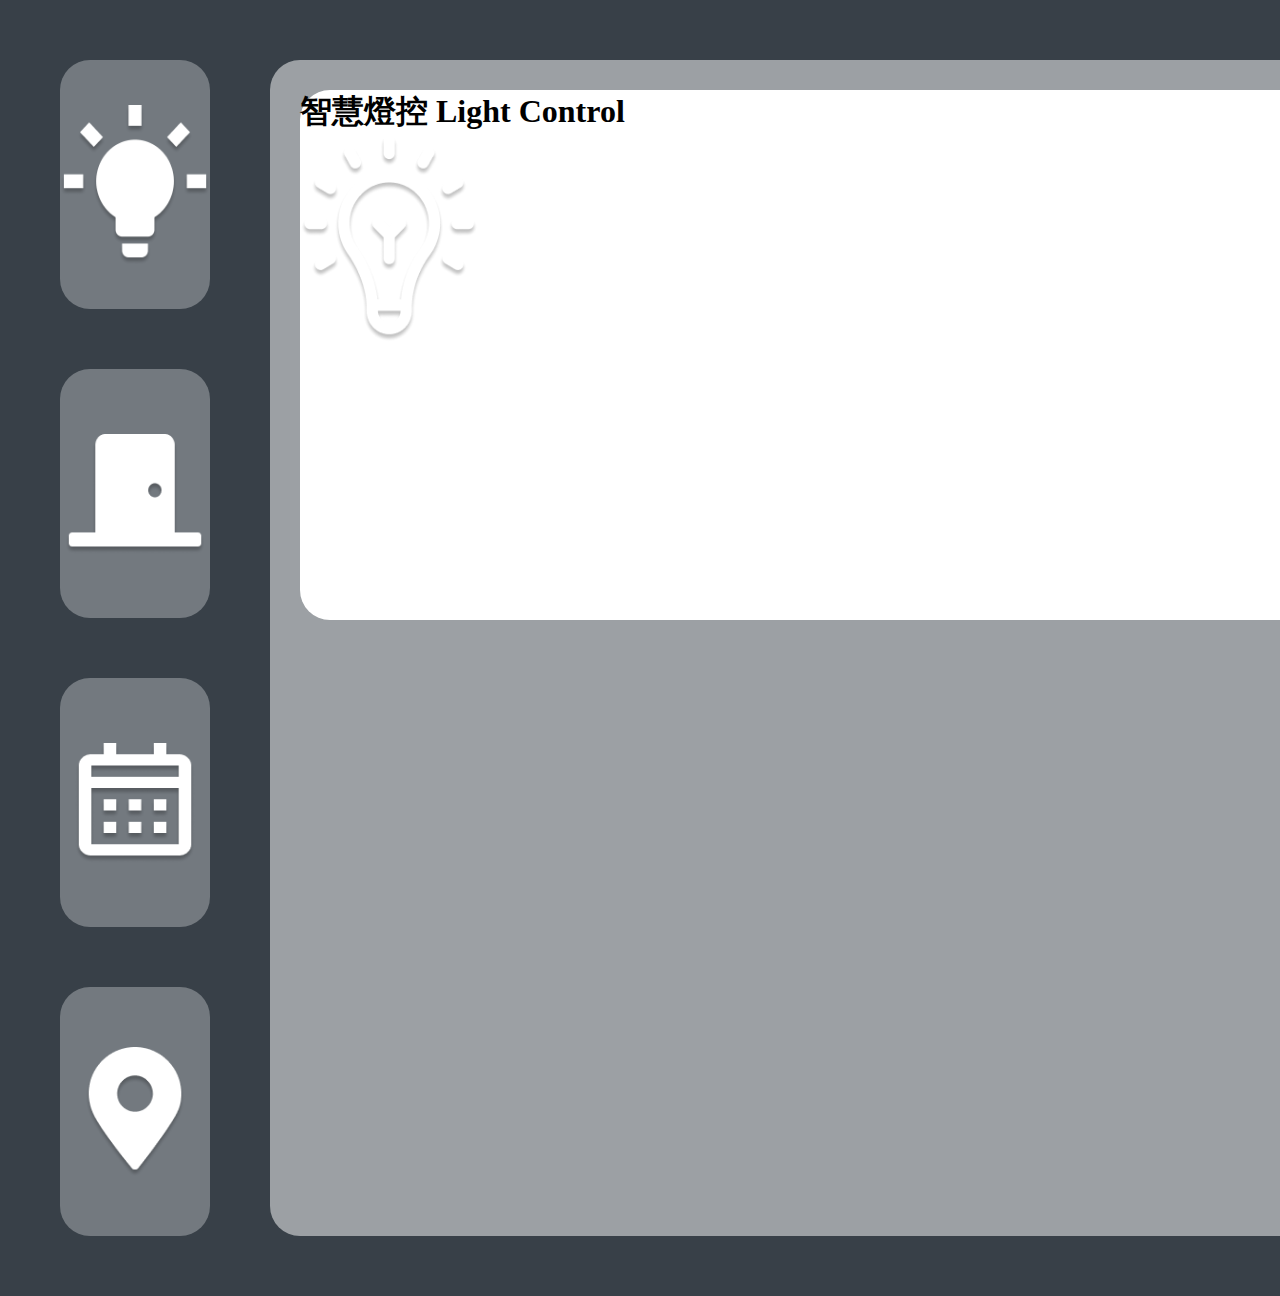
==== index.html @ d01875b9 "first" ====
<!-- 3080*1304 -->
<!DOCTYPE html>
<html lang="zh-Hant-TW">
<head>
    <meta charset="UTF-8">
    <meta name="viewport" content="width=device-width, initial-scale=1.0, user-scalable=yes, minimum-scale=1.0, maximum-scale=3.0">
    <meta http-equiv="X-UA-Compatible" content="ie=edge">
    <link rel="stylesheet" href="styles/style.css">
    <title>Document</title>
</head>
<body>
    <div id="app">

        <nav>
            <a href="##" class="leftBtn">
                <img src="styles/images/Light.png" alt="" width="150" height="160">
            </a>
            <a href="##" class="leftBtn">
                <img src="styles/images/Door.png" alt="" width="140" height="120">
            </a>
            <a href="##" class="leftBtn">
                <img src="styles/images/calendar.png" alt="" width="120" height="120">
            </a>
            <a href="##" class="leftBtn">
                <img src="styles/images/Vector.png" alt="" width="100" height="130">
            </a>
        </nav>

        <main>
            <div class="lightControl">
                <h1>智慧燈控 Light Control</h1>
                <div class="lightControlList">
                    <div class="lightControlBtn">
                        <img src="styles/images/lightIcon.png" alt="" width="178.32" height="207.99">
                    </div>
                </div>
            </div>
        </main>

    </div>
</body>
</html>
---- styles/style.css ----
*{
    margin: 0;
    padding: 0;
    box-sizing: border-box;
}
#app{
    width: 100%;
    height: 100%;
    padding: 60px;
    background-color: #384048;
    display: flex;
}
nav{
    display: flex;
    flex-direction: column;
    width: 249px;
    height: 1176px;
    margin-right: 60px;
}
nav .leftBtn{
    widows: 249px;
    height: 249px;
    border-radius:30px;
    background: #73797F;
    display: flex;
    justify-content: center;
    align-items: center;
    margin-bottom: 60px;
}
nav .leftBtn:nth-child(4){
    margin-bottom: 0;
}


main{
    width: 1937px;
    height: 1176px;
    background-color: #9CA0A4;
    border-radius: 30px;
    padding: 30px;

}
main .lightControl{
    width: 1878.34px;
    height: 529.83px;
    background-color: #fff;
    border-radius: 30px;
}
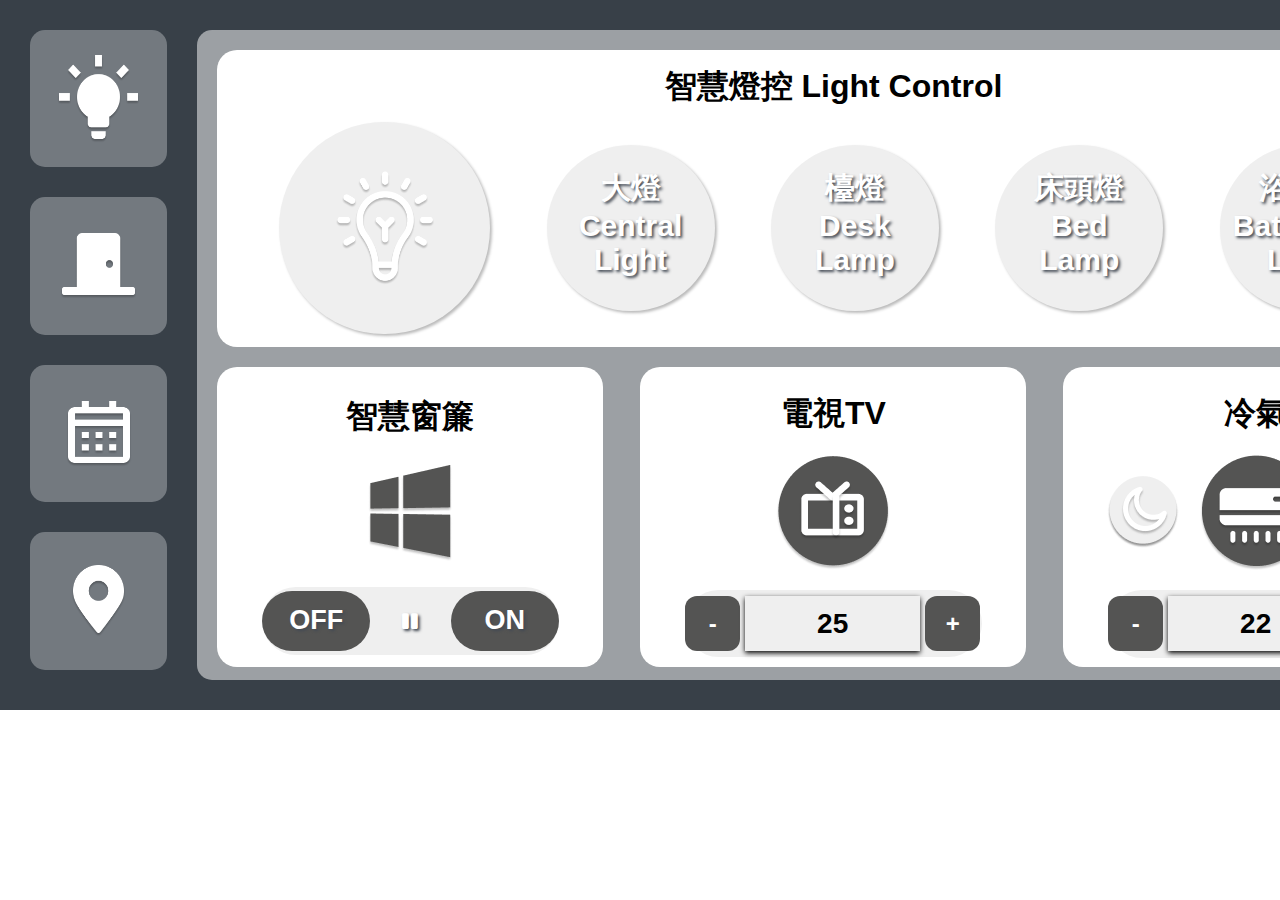
==== commit 644cc02b: "首頁" ====
--- a/index.html
+++ b/index.html
@@ -6,6 +6,8 @@
     <meta name="viewport" content="width=device-width, initial-scale=1.0, user-scalable=yes, minimum-scale=1.0, maximum-scale=3.0">
     <meta http-equiv="X-UA-Compatible" content="ie=edge">
     <link rel="stylesheet" href="styles/style.css">
+    <link rel="stylesheet" href="styles/jquery.nice-number.css">
+    <link rel="stylesheet" href="https://cdnjs.cloudflare.com/ajax/libs/font-awesome/5.15.2/css/all.min.css">
     <title>Document</title>
 </head>
 <body>
@@ -13,16 +15,16 @@
 
         <nav>
             <a href="##" class="leftBtn">
-                <img src="styles/images/Light.png" alt="" width="150" height="160">
+                <img src="styles/images/Light.png" alt="" width="82.82" height="88.34">
             </a>
             <a href="##" class="leftBtn">
-                <img src="styles/images/Door.png" alt="" width="140" height="120">
+                <img src="styles/images/Door.png" alt="" width="77.3" height="66.26">
             </a>
             <a href="##" class="leftBtn">
-                <img src="styles/images/calendar.png" alt="" width="120" height="120">
+                <img src="styles/images/calendar.png" alt="" width="66.26" height="66.26">
             </a>
             <a href="##" class="leftBtn">
-                <img src="styles/images/Vector.png" alt="" width="100" height="130">
+                <img src="styles/images/Vector.png" alt="" width="55.21" height="71.78">
             </a>
         </nav>
 
@@ -30,13 +32,83 @@
             <div class="lightControl">
                 <h1>智慧燈控 Light Control</h1>
                 <div class="lightControlList">
-                    <div class="lightControlBtn">
-                        <img src="styles/images/lightIcon.png" alt="" width="178.32" height="207.99">
+                    <div class="lightControlBox">
+                        <div class="lightControlBigbtn">
+                            <img src="styles/images/lightIcon.png" alt="" width="100.03" height="114.84">
+                        </div>
+                        <div class="lightControlbtn">
+                            <h1>大燈<br>Central<br>Light</h1>
+                        </div>
+                        <div class="lightControlbtn">
+                            <h1>檯燈<br>Desk<br>Lamp</h1>
+                        </div>
+                        <div class="lightControlbtn">
+                            <h1>床頭燈<br>Bed<br>Lamp</h1>
+                        </div>
+                        <div class="lightControlbtn">
+                            <h1>浴室燈<br>Bathroom<br>Light</h1>
+                        </div>
                     </div>
+                    
                 </div>
             </div>
+            <div class="lightControlBottomBox">
+                    <div class="lightControlBottom">
+                        <h1>智慧窗簾</h1>
+                        <img src="styles/images/windowIcon.png" alt="">
+                        <div class="offOn">
+                            <h2 id="off">OFF</h2>
+                            <i class="fas fa-pause"></i>
+                            <h2 id="on">ON</h2>
+                        </div>
+                    </div>
+                    <div class="lightControlBottom">
+                        <h1>電視TV</h1>
+                        <img src="styles/images/TVbtn.png" alt="">
+                        <div class="offOn">
+                            <input type="number" min="0" max="50" value="25">
+                        </div>
+                    </div>
+                    <div class="lightControlBottom">
+                        <h1>冷氣</h1>
+                        <div class="airImg">
+                            <img src="styles/images/night.png" alt="">
+                            <img src="styles/images/aitbtn.png" alt="">
+                            <img src="styles/images/supply.png" alt="">
+                        </div>
+                        
+                        <div class="offOn">
+                            <input type="number" min="16" max="30" value="22">
+                        </div>
+                    </div>
+            </div>
+            
         </main>
 
+        <div class="rightBar">
+            <div class="rightBarContact">
+                <div class="contactTop">
+                    <img src="styles/images/call.png" alt="">
+                    <h1>聯絡櫃台<br>Contact</h1>
+                    <img src="styles/images/callend.png" alt="">
+                </div>
+                <div class="contactBottom">
+                    <img src="styles/images/Vector-1.png" alt="" width="42.32" height="35.13">
+                    <input type="range" min="0" max="100" step="1" value="50">
+                    <img src="styles/images/Vector-1.png" alt="" width="42.32" height="35.13">
+                </div>
+                
+            </div>
+
+            <div class="calendar">
+                <h1>行事曆 Calendar</h1>
+            </div>
+        </div>
+
     </div>
+
+    <script src="https://code.jquery.com/jquery-3.6.0.min.js"></script>
+    <script src="script/jquery.nice-number.js"></script>
+    <script src="script/number.js"></script>
 </body>
 </html>--- a/styles/style.css
+++ b/styles/style.css
@@ -2,30 +2,31 @@
     margin: 0;
     padding: 0;
     box-sizing: border-box;
+    font-family: sans-serif,"微軟正黑體";
 }
 #app{
     width: 100%;
     height: 100%;
-    padding: 60px;
+    padding: 30px;
     background-color: #384048;
     display: flex;
 }
 nav{
     display: flex;
     flex-direction: column;
-    width: 249px;
-    height: 1176px;
-    margin-right: 60px;
+    width: 137.48px;
+    height: 649.33px;
+    margin-right: 30px;
 }
 nav .leftBtn{
-    widows: 249px;
-    height: 249px;
-    border-radius:30px;
+    width: 137.48px;
+    height: 137.48px;
+    border-radius:15px;
     background: #73797F;
     display: flex;
     justify-content: center;
     align-items: center;
-    margin-bottom: 60px;
+    margin-bottom: 30px;
 }
 nav .leftBtn:nth-child(4){
     margin-bottom: 0;
@@ -33,16 +34,188 @@
 
 
 main{
-    width: 1937px;
-    height: 1176px;
+    width: 1272.98px;
+    height: 650px;
     background-color: #9CA0A4;
+    border-radius: 15px;
+    padding: 20px;
+
+}
+main h1{
+    text-align: center;
+    padding-top: 15px;
+}
+main .lightControl{
+    width: 1232px;
+    height: 292;
+    background-color: #fff;
+    border-radius: 20px;
+}
+main .lightControl .lightControlBox{
+    display: flex;
+    justify-content: space-between;
+    align-items: center;
+    width:1108.31px;
+    height: 238.17px;
+    margin: auto;
+}
+main .lightControl .lightControlBox .lightControlBigbtn{
+    width: 210.85px;
+    height: 212.76px;
+    border-radius:50%;
+    background-color: #EFEFEF;
+    display: flex;
+    justify-content: center;
+    align-items: center;
+    box-shadow: 2px 2px 3px #bbb;
+}
+
+main .lightControl .lightControlBox .lightControlbtn{
+    width: 167.92px;
+    height: 166.66px;
+    border-radius:50%;
+    background-color: #EFEFEF;
+    color:#fff;
+    padding-top: 8px;
+    text-shadow: 2px 2px 3px #434a54;
+    display: flex;
+    align-items: center;
+    flex-direction: column;
+    box-shadow: 2px 2px 3px #bbb;
+}
+main .lightControl .lightControlBox .lightControlbtn h1{
+    height: 97.51px;
+    width:166.92px;
+    font-size: 30px;
+}
+main .lightControlBottomBox{
+    display: flex;
+    justify-content: space-between;
+}
+main .lightControlBottom{
+    width:386px;
+    height: 300px;
+    background-color: #fff;
+    border-radius: 20px;
+    margin-top: 20px;
+    display: flex;
+    flex-direction: column;
+    align-items: center;
+    justify-content: space-around;
+}
+main .lightControlBottom .offOn{
+    display: flex;
+    align-items: center;
+    justify-content: space-between;
+    width: 296.59px;
+    height: 67.39px;
+    border-radius: 50px;
+    background-color: #EFEFEF;
+    font-size: 18px;
+    text-shadow: 2px 2px 3px #434a54;
+    color:#fff;
+}
+main #off,#on{
+    background: #545453;
+    width: 108.22px;
+    height: 59.49px;
+    text-align: center;
+    line-height: 59.49px;
     border-radius: 30px;
-    padding: 30px;
-
-}
-main .lightControl{
-    width: 1878.34px;
-    height: 529.83px;
-    background-color: #fff;
-    border-radius: 30px;
-}+}
+
+main .airImg{
+    display: flex;
+    align-items: center;
+}
+main .airImg img{
+    margin:  0 10px;
+}
+
+main .lightControlBottom .offOn input[type="number"]{
+	border: none;
+	outline: none;
+	padding: 10px;
+	margin: 0 5px !important;
+	box-shadow: 0 2px 5px;
+    min-width: 155px;
+    height: 35px;
+    font-size: 28px;
+    font-weight: 600;
+    background-color: transparent;
+    
+
+}
+
+main .lightControlBottom .offOn button{
+	background:#545453; 
+	color: #fff;
+	border: none;
+	outline: none;
+	padding: 0 10px;
+	border-radius: 12px;
+	font-weight: 700;
+    width: 55px;
+    height: 55px;
+    cursor: pointer;
+    font-size: 24px;
+}
+
+main .lightControlBottom .offOn button:hover,
+main .lightControlBottom .offOn button:focus{
+	background: #1456C4;
+}
+
+.rightBar{
+    width:385.24px;
+    height: 649.33px;
+    display: flex;
+    flex-direction: column;
+    margin-left: 30px;
+    justify-content: space-between;
+}
+.rightBar .rightBarContact{
+    width:385.24px;
+    height: 162.88px;
+    background-color: #9CA0A4;
+    border-radius: 20px;
+}
+.rightBar .rightBarContact .contactTop{
+    display: flex;
+    width:385.24px;
+    height: 81.72px;
+    justify-content: center;
+    align-items: center;
+    margin-top: 15px;
+
+}
+.rightBar .rightBarContact .contactTop h1{
+    color:#fff;
+    width:160.22px;
+    height: 81.72px;
+    margin: 0 ;
+    text-align: center;
+    font-size: 28px;
+    padding-top: 8px;
+}
+.contactBottom{
+    display: flex;
+    justify-content: center;
+    align-items: center;
+    margin-top: 15px;
+}
+.contactBottom input[type="range"]{
+    width:220px;
+    margin-right: 10px;
+}
+.rightBar .calendar{
+    width:385.24px;
+    height: 452.21px;
+    background-color: #9CA0A4;
+    border-radius: 20px;
+}
+.rightBar .calendar h1{
+    color:#fff;
+    text-align: center;
+    padding-top: 10px;
+}
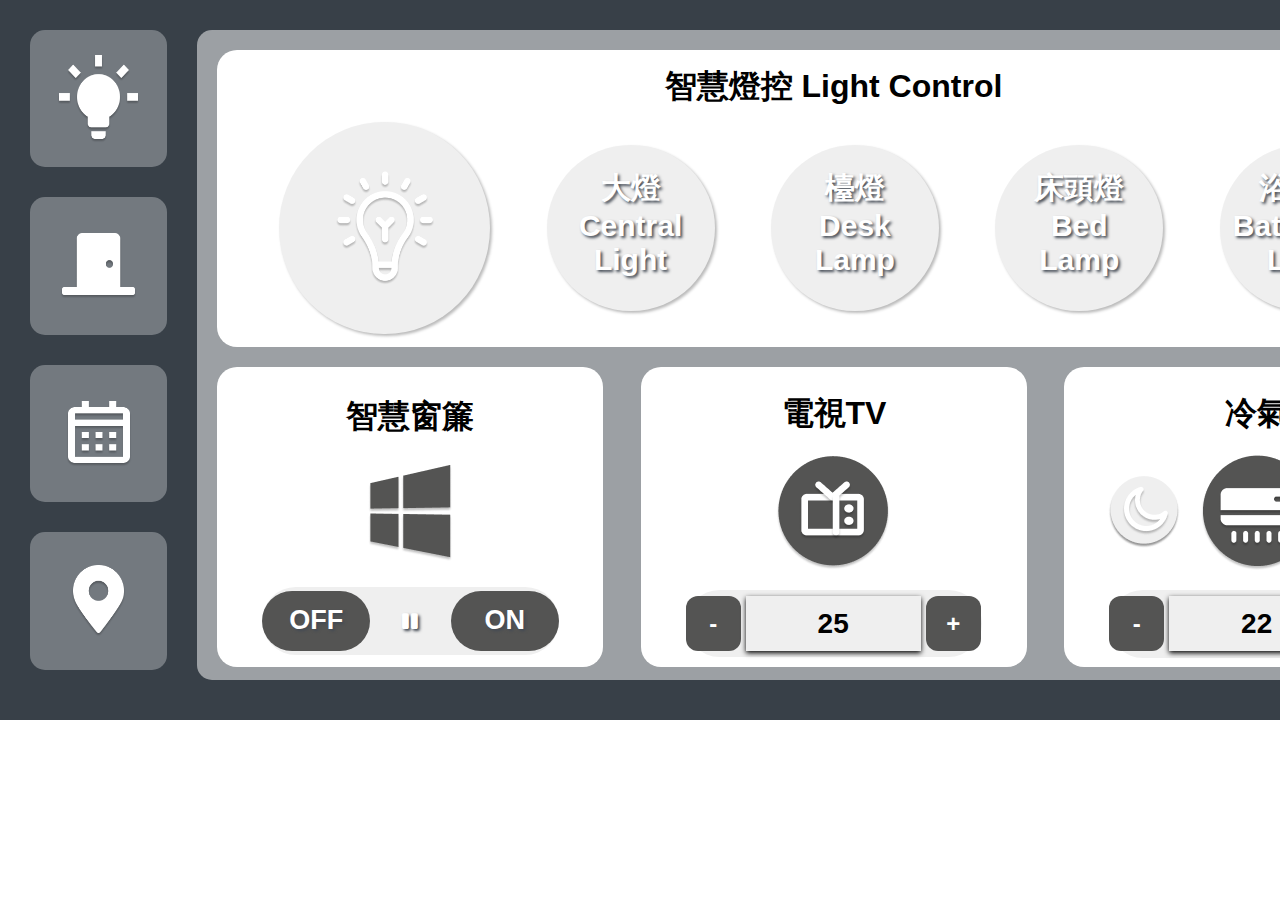
==== commit e72e5b59: "0923下班" ====
--- a/index.html
+++ b/index.html
@@ -94,7 +94,7 @@
                 </div>
                 <div class="contactBottom">
                     <img src="styles/images/Vector-1.png" alt="" width="42.32" height="35.13">
-                    <input type="range" min="0" max="100" step="1" value="50">
+                    <input type="range" min="0" max="100" step="1" value="50" >
                     <img src="styles/images/Vector-1.png" alt="" width="42.32" height="35.13">
                 </div>
                 
@@ -102,6 +102,15 @@
 
             <div class="calendar">
                 <h1>行事曆 Calendar</h1>
+                <div class="date">
+                    <input type="date" id="theDate" >
+                </div>
+                <div class="calendarBox">
+                    <div class="calendarItem"></div>
+                    <div class="calendarItem"></div>
+                    <div class="calendarItem"></div>
+                </div>
+                <h2>SEE DETAILS<i class="fas fa-angle-right"></i></h2>
             </div>
         </div>
 
@@ -110,5 +119,20 @@
     <script src="https://code.jquery.com/jquery-3.6.0.min.js"></script>
     <script src="script/jquery.nice-number.js"></script>
     <script src="script/number.js"></script>
+    <script language="javascript">
+        　$(document).ready(function() {
+                var date = new Date();
+
+                var day = date.getDate();
+                var month = date.getMonth() + 1;
+                var year = date.getFullYear();
+
+                if (month < 10) month = "0" + month;
+                if (day < 10) day = "0" + day;
+
+                var today = year + "-" + month + "-" + day;       
+                $("#theDate").attr("value", today);
+            });
+        </script>
 </body>
 </html>--- a/styles/style.css
+++ b/styles/style.css
@@ -5,8 +5,8 @@
     font-family: sans-serif,"微軟正黑體";
 }
 #app{
-    width: 100%;
-    height: 100%;
+    width: 1920px;
+    height: 720px;
     padding: 30px;
     background-color: #384048;
     display: flex;
@@ -219,3 +219,44 @@
     text-align: center;
     padding-top: 10px;
 }
+.rightBar .calendar input[type="date"]{
+    background-color: #4E4F50;
+    color:#fff;
+    font-weight: 600;
+    font-family: "Roboto Mono",monospace;
+    font-size: 18px;
+    border:none;
+    outline: none;
+    border-radius: 5px;
+    width: 100%;
+    padding: 0 25px;
+    height: 40px;
+    margin-top: 10px;
+
+}
+::-webkit-calendar-picker-indicator{
+    padding: 5px;
+    cursor: pointer;
+    border-radius: 5px;
+}
+.calendarBox{
+    height: 300px;
+    width:100%;
+    overflow-y:scroll;
+}
+.calendarBox .calendarItem{
+    width:100%;
+    height:100px;
+    background-color: #fff;
+    border-bottom: 1px #ccc solid;
+}
+.calendar h2{
+    width: 100%;
+    background-color: #9CA0A4;
+    color:#fff;
+    text-align: right;
+    padding: 8px;
+}
+.calendar h2>i{
+    margin-left: 10px;
+}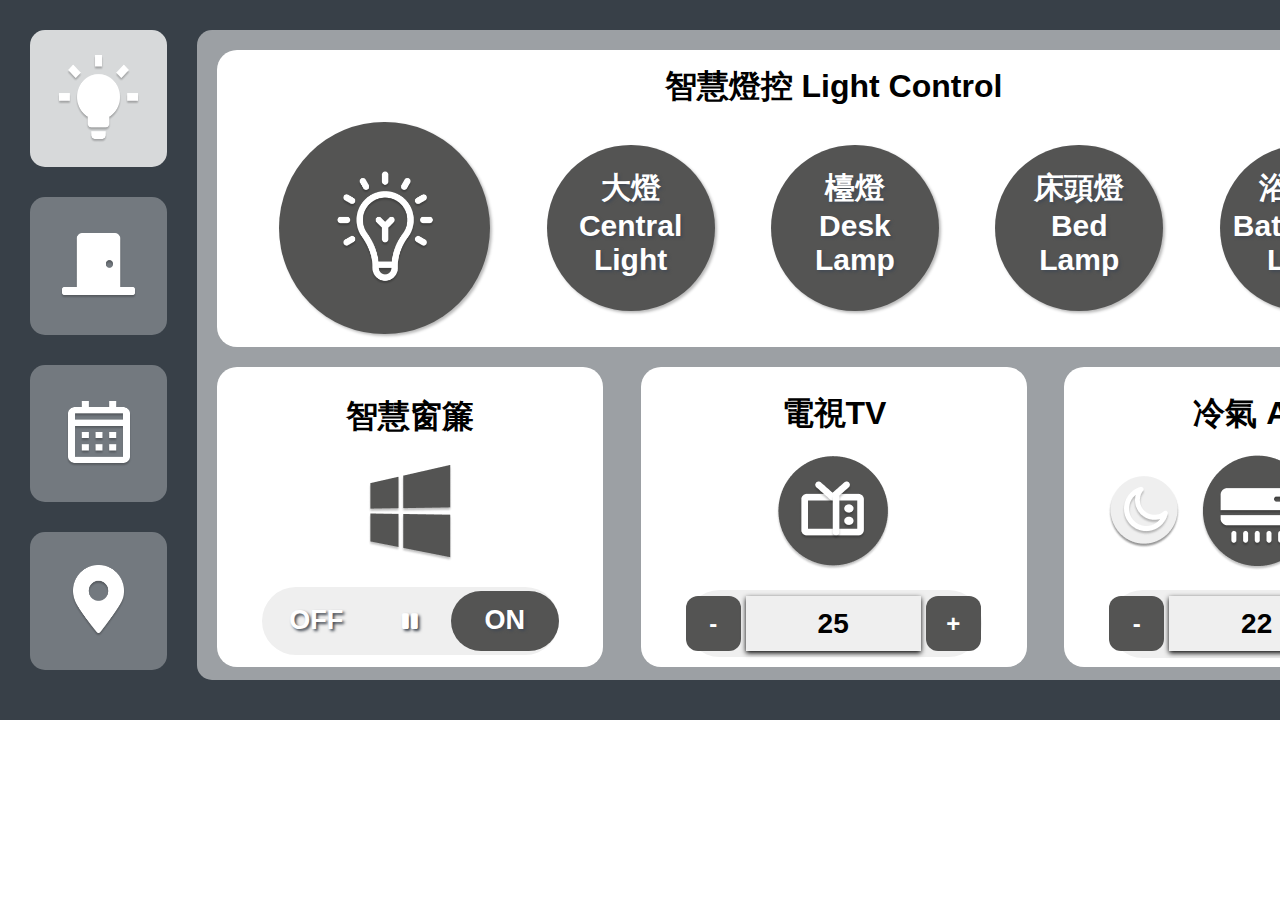
==== commit 21d64cee: "首頁完成" ====
--- a/index.html
+++ b/index.html
@@ -14,7 +14,7 @@
     <div id="app">
 
         <nav>
-            <a href="##" class="leftBtn">
+            <a href="##" class="leftBtn" style="background-color: #D7D9DA;">
                 <img src="styles/images/Light.png" alt="" width="82.82" height="88.34">
             </a>
             <a href="##" class="leftBtn">
@@ -70,7 +70,7 @@
                         </div>
                     </div>
                     <div class="lightControlBottom">
-                        <h1>冷氣</h1>
+                        <h1>冷氣 A/C</h1>
                         <div class="airImg">
                             <img src="styles/images/night.png" alt="">
                             <img src="styles/images/aitbtn.png" alt="">
@@ -106,9 +106,30 @@
                     <input type="date" id="theDate" >
                 </div>
                 <div class="calendarBox">
-                    <div class="calendarItem"></div>
-                    <div class="calendarItem"></div>
-                    <div class="calendarItem"></div>
+                    <div class="calendarItem">
+                        <h3>線上會議</h3>
+                        <h4>憶旺智慧</h4>
+                        <p>會議ID:123456</p>
+                        <span class="calendartime">AM07:00</span>
+                    </div>
+                    <div class="calendarItem">
+                        <h3>線上會議</h3>
+                        <h4>憶旺智慧</h4>
+                        <p>會議ID:123456</p>
+                        <span class="calendartime">AM07:00</span>
+                    </div>
+                    <div class="calendarItem">
+                        <h3>線上會議</h3>
+                        <h4>憶旺智慧</h4>
+                        <p>會議ID:123456</p>
+                        <span class="calendartime">AM07:00</span>
+                    </div>
+                    <div class="calendarItem">
+                        <h3>線上會議</h3>
+                        <h4>憶旺智慧</h4>
+                        <p>會議ID:123456</p>
+                        <span class="calendartime">AM07:00</span>
+                    </div>
                 </div>
                 <h2>SEE DETAILS<i class="fas fa-angle-right"></i></h2>
             </div>
@@ -119,6 +140,7 @@
     <script src="https://code.jquery.com/jquery-3.6.0.min.js"></script>
     <script src="script/jquery.nice-number.js"></script>
     <script src="script/number.js"></script>
+    <script src="script/script.js"></script>
     <script language="javascript">
         　$(document).ready(function() {
                 var date = new Date();
--- a/styles/style.css
+++ b/styles/style.css
@@ -3,6 +3,17 @@
     padding: 0;
     box-sizing: border-box;
     font-family: sans-serif,"微軟正黑體";
+}
+
+
+
+.onLightColor{
+    background-color: #545453;
+    transition: .2s;
+}
+.offLightColor{
+    transition: .2s;
+    background-color:#EFEFEF;
 }
 #app{
     width: 1920px;
@@ -63,7 +74,6 @@
     width: 210.85px;
     height: 212.76px;
     border-radius:50%;
-    background-color: #EFEFEF;
     display: flex;
     justify-content: center;
     align-items: center;
@@ -74,7 +84,6 @@
     width: 167.92px;
     height: 166.66px;
     border-radius:50%;
-    background-color: #EFEFEF;
     color:#fff;
     padding-top: 8px;
     text-shadow: 2px 2px 3px #434a54;
@@ -116,12 +125,13 @@
     color:#fff;
 }
 main #off,#on{
-    background: #545453;
+    /*background: #545453;*/
     width: 108.22px;
     height: 59.49px;
     text-align: center;
     line-height: 59.49px;
     border-radius: 30px;
+    cursor: pointer;
 }
 
 main .airImg{
@@ -163,7 +173,7 @@
 
 main .lightControlBottom .offOn button:hover,
 main .lightControlBottom .offOn button:focus{
-	background: #1456C4;
+	background: #333;
 }
 
 .rightBar{
@@ -213,6 +223,7 @@
     height: 452.21px;
     background-color: #9CA0A4;
     border-radius: 20px;
+    overflow: hidden;
 }
 .rightBar .calendar h1{
     color:#fff;
@@ -244,11 +255,27 @@
     width:100%;
     overflow-y:scroll;
 }
+.calendarBox::-webkit-scrollbar{
+    width:.5em;
+}
+.calendarBox::-webkit-scrollbar-track {
+	box-shadow: inset 0 0 6px rgba(0, 0, 0, 0.3);
+}
+.calendarBox::-webkit-scrollbar-thumb {
+	background-color: #ccc;
+	border-radius: 5px;
+  }
 .calendarBox .calendarItem{
     width:100%;
     height:100px;
     background-color: #fff;
     border-bottom: 1px #ccc solid;
+    display: flex;
+    flex-direction: column;
+    justify-content: center;
+    padding: 0 40px;
+    position: relative;
+
 }
 .calendar h2{
     width: 100%;
@@ -256,7 +283,29 @@
     color:#fff;
     text-align: right;
     padding: 8px;
+    cursor: pointer;
 }
 .calendar h2>i{
     margin-left: 10px;
-}+}
+.calendarBox .calendarItem h4{
+    font-weight: 500;
+}
+.calendarBox .calendarItem p{
+    color:#999;
+    font-size: 16px;
+}
+.calendartime{
+    position: absolute;
+    top: calc(50% - 14px);
+    right: 40px;
+    color:#5C4D92;
+    font-size: 28px;
+    font-weight: 600;
+}
+
+
+
+
+
+
